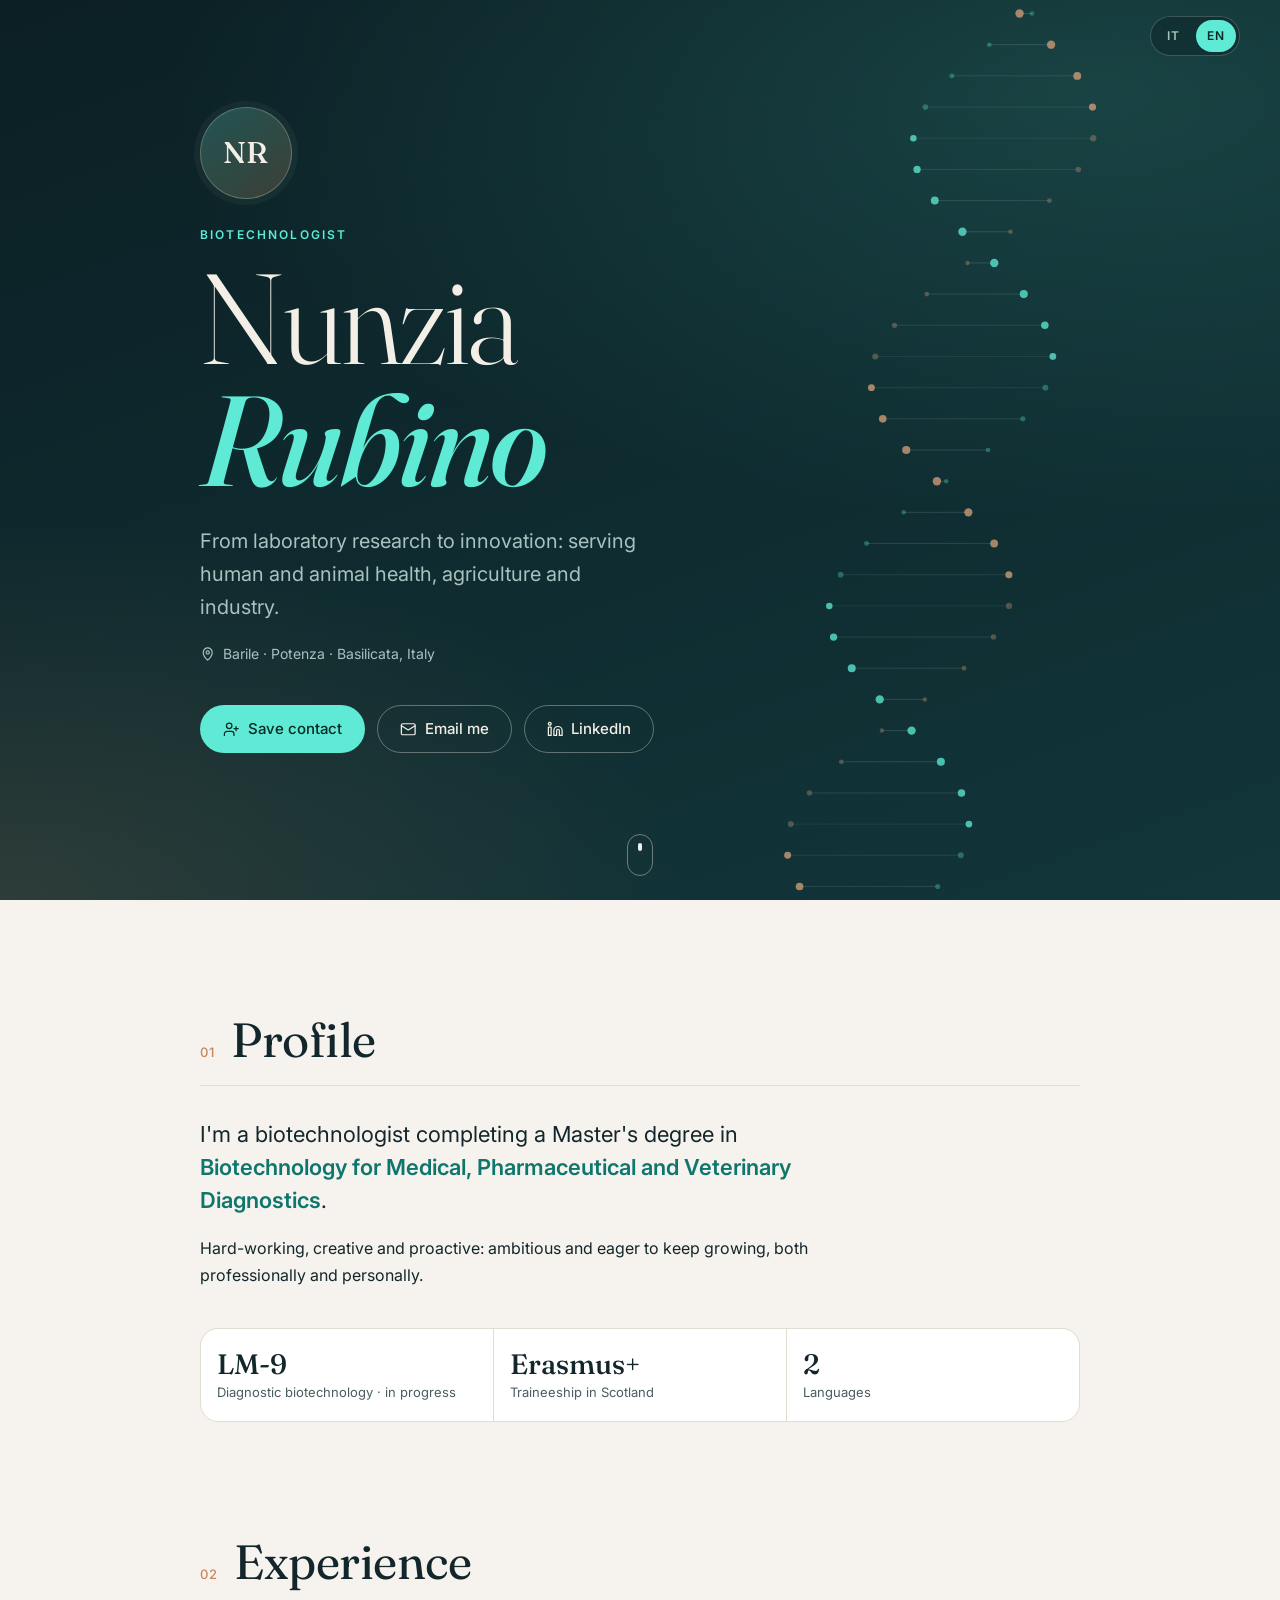
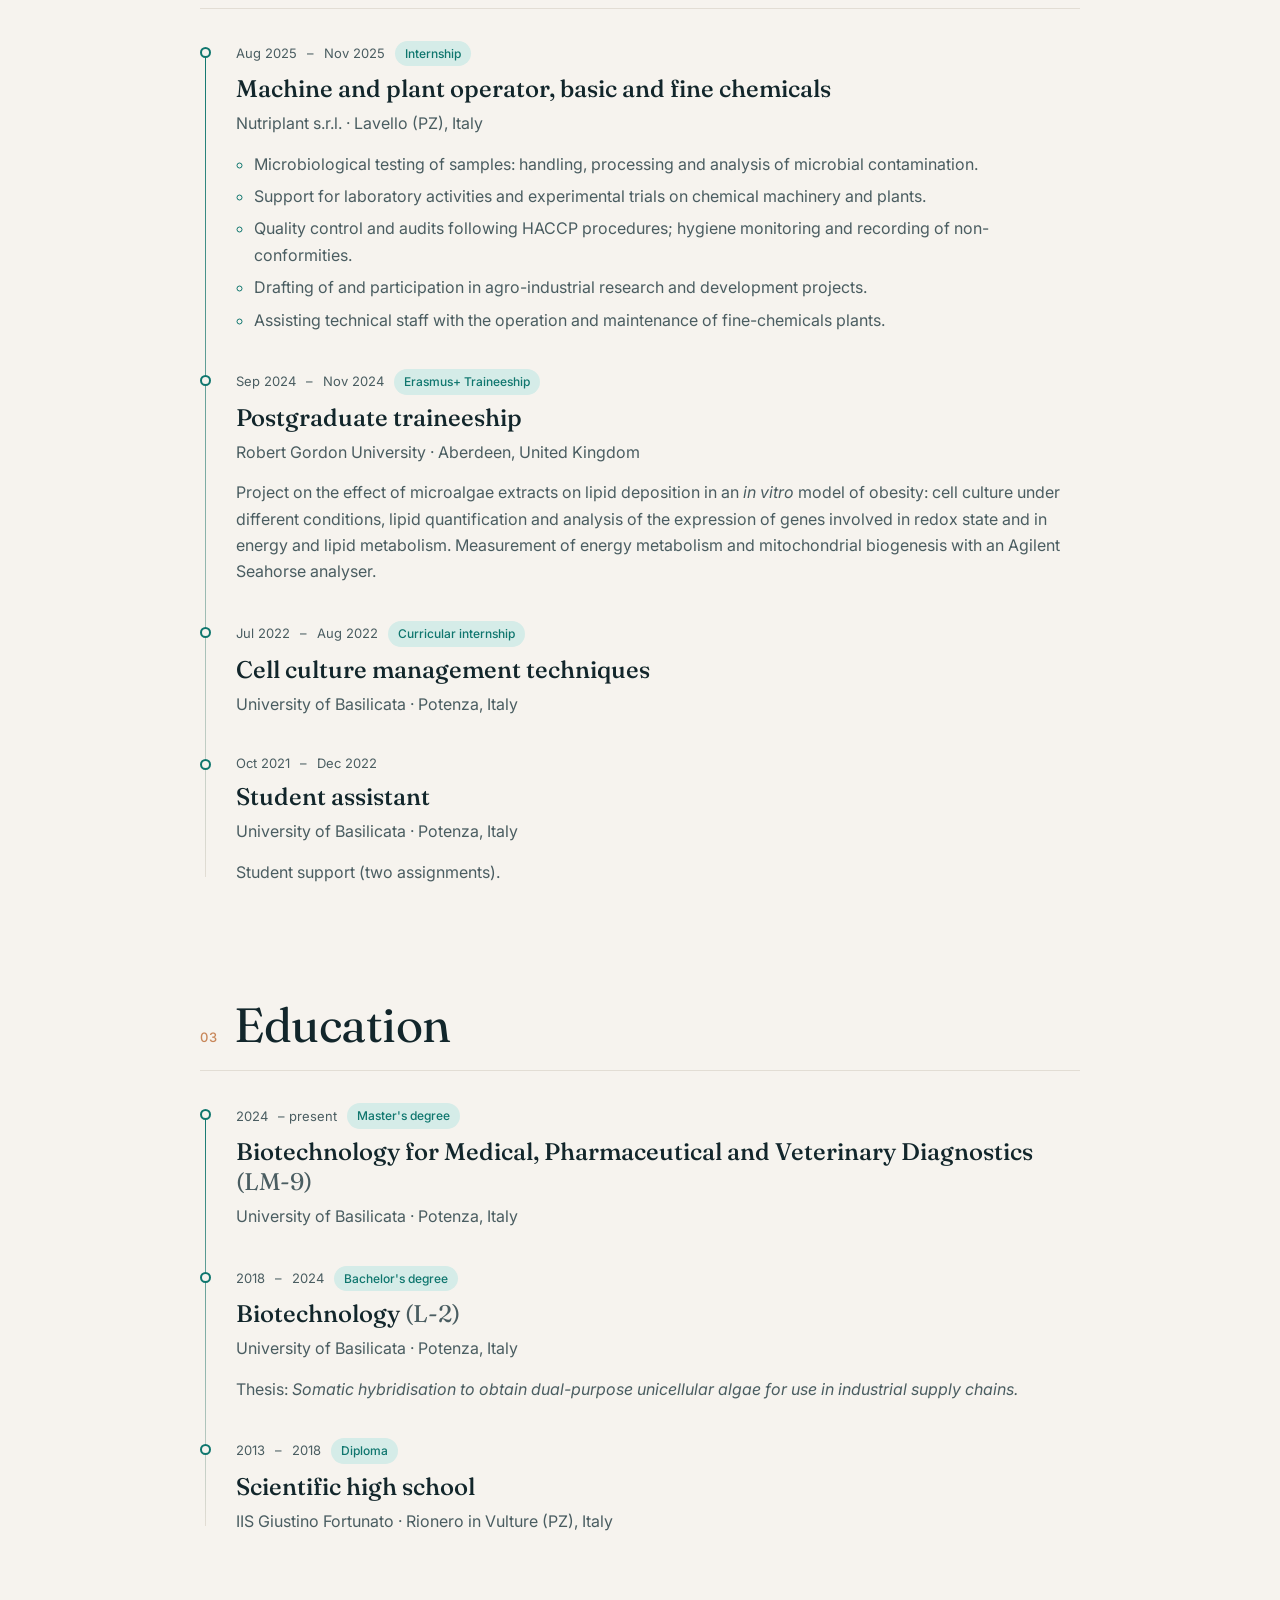
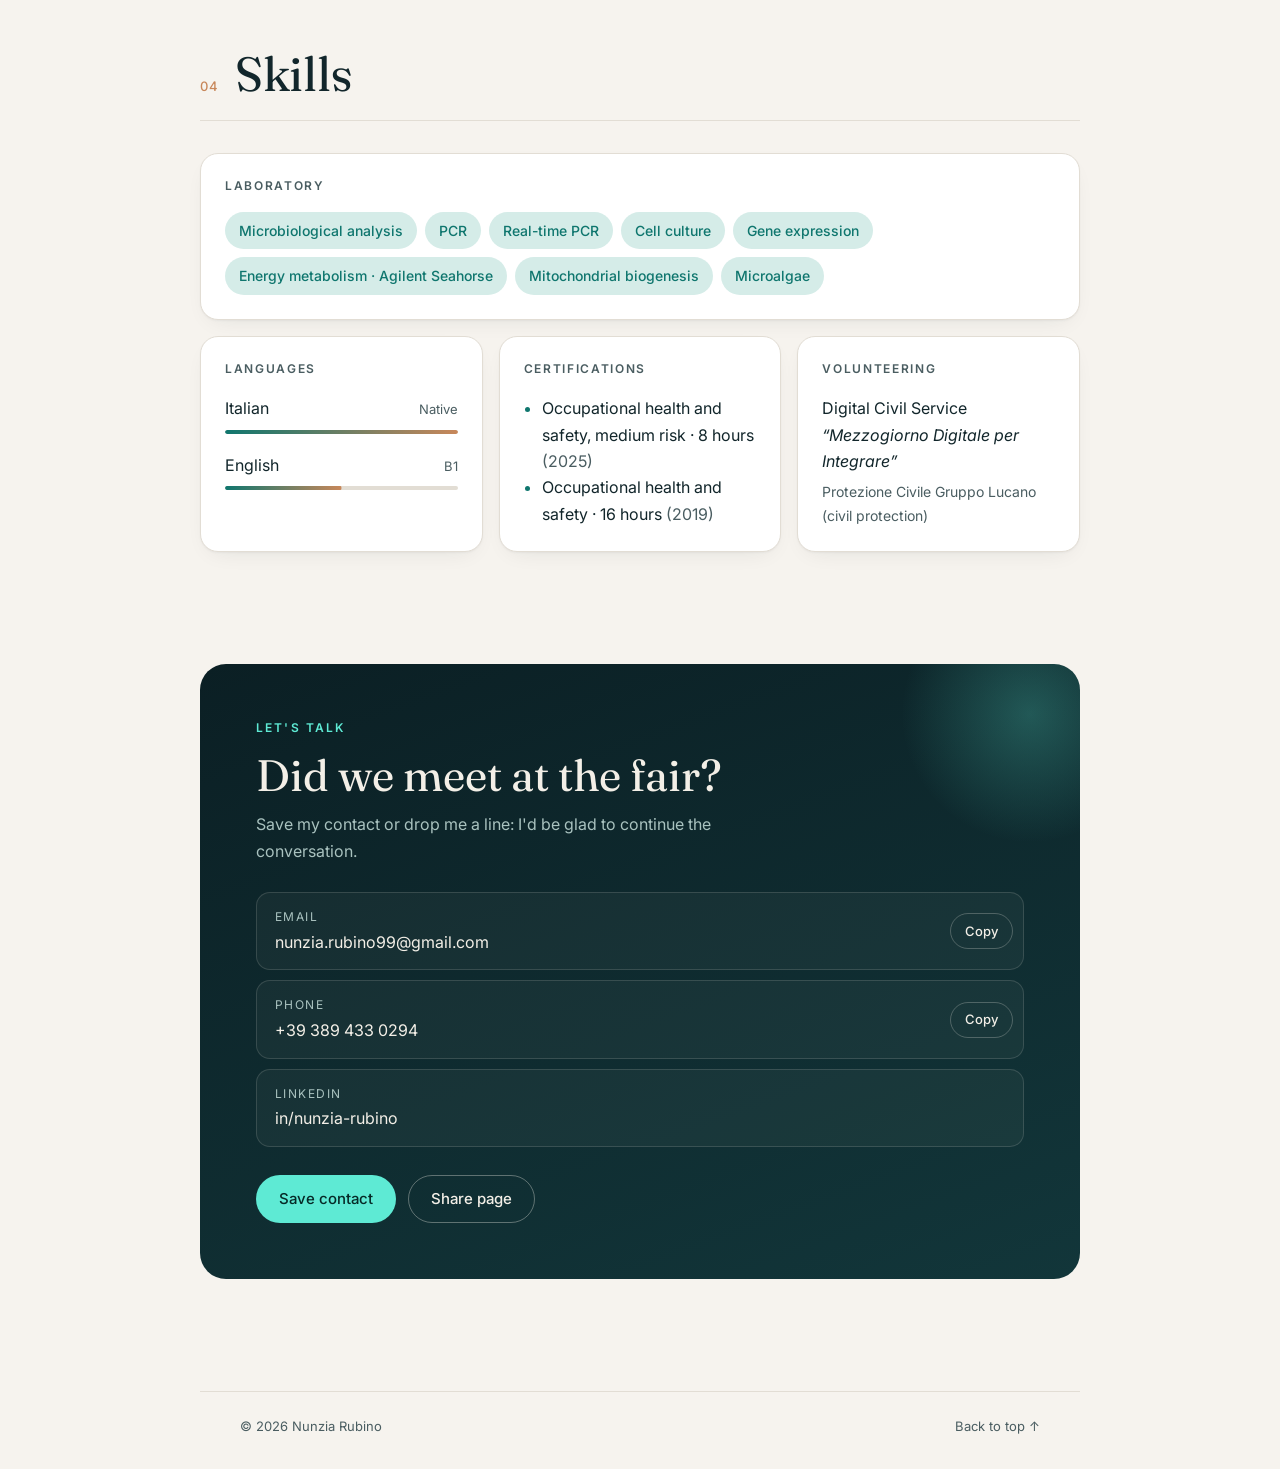
==== en/index.html @ f7c8f6fc "Versione inglese della pagina Nuova pagina en/ con selettore IT/EN nella hero, link hreflang e redir" ====
<!doctype html>
<html lang="en">
<head>
  <meta charset="utf-8">
  <meta name="viewport" content="width=device-width, initial-scale=1, viewport-fit=cover">
  <title>Nunzia Rubino — Biotechnologist</title>
  <meta name="description" content="Nunzia Rubino, biotechnologist. From laboratory research to innovation, serving human and animal health, agriculture and industry.">
  <meta name="theme-color" content="#0b1f24" media="(prefers-color-scheme: dark)">
  <meta name="theme-color" content="#f6f3ee" media="(prefers-color-scheme: light)">

  <!-- Open Graph: anteprima quando il link viene condiviso -->
  <meta property="og:type" content="profile">
  <meta property="og:title" content="Nunzia Rubino — Biotechnologist">
  <meta property="og:description" content="Biotechnologist. From laboratory research to innovation.">
  <meta property="og:locale" content="en_GB">
  <!-- TODO: <meta property="og:image" content="https://.../assets/img/og.jpg"> -->

  <link rel="alternate" hreflang="it" href="https://nunziarubino.me/">
  <link rel="alternate" hreflang="en" href="https://nunziarubino.me/en/">
  <link rel="alternate" hreflang="x-default" href="https://nunziarubino.me/">

  <link rel="icon" href="../assets/img/favicon.svg" type="image/svg+xml">
  <link rel="preconnect" href="https://fonts.googleapis.com">
  <link rel="preconnect" href="https://fonts.gstatic.com" crossorigin>
  <link href="https://fonts.googleapis.com/css2?family=Fraunces:opsz,wght@9..144,300;9..144,500;9..144,600&family=Inter:wght@400;500;600&display=swap" rel="stylesheet">
  <link rel="stylesheet" href="../assets/css/style.css">
</head>
<body>
  <a class="skip-link" href="#content">Skip to content</a>

  <!-- ========== HERO ========== -->
  <header class="hero" id="top">
    <canvas class="hero__helix" aria-hidden="true"></canvas>
    <nav class="lang-switch" aria-label="Language">
      <a href="../" lang="it" hreflang="it" data-lang="it">IT</a>
      <a href="./" aria-current="page" lang="en" data-lang="en">EN</a>
    </nav>
    <div class="hero__inner">
      <div class="avatar" aria-hidden="true">
        <!-- TODO: sostituire con <img src="../assets/img/nunzia.jpg" alt=""> -->
        <span>NR</span>
      </div>

      <p class="eyebrow reveal">Biotechnologist</p>
      <h1 class="hero__name reveal">Nunzia<br><em>Rubino</em></h1>
      <p class="hero__tagline reveal">
        From laboratory research to innovation: serving human and animal health, agriculture and industry.
      </p>
      <p class="hero__location reveal">
        <svg viewBox="0 0 24 24" aria-hidden="true"><path d="M12 22s7-6.2 7-12a7 7 0 1 0-14 0c0 5.8 7 12 7 12Z"/><circle cx="12" cy="10" r="2.5"/></svg>
        Barile · Potenza · Basilicata, Italy
      </p>

      <div class="hero__actions reveal">
        <a class="btn btn--primary" href="../assets/nunzia-rubino.vcf" download>
          <svg viewBox="0 0 24 24" aria-hidden="true"><path d="M16 21v-2a4 4 0 0 0-4-4H6a4 4 0 0 0-4 4v2"/><circle cx="9" cy="7" r="4"/><path d="M19 8v6M22 11h-6"/></svg>
          Save contact
        </a>
        <a class="btn btn--ghost" href="mailto:nunzia.rubino99@gmail.com">
          <svg viewBox="0 0 24 24" aria-hidden="true"><rect x="2" y="4" width="20" height="16" rx="2"/><path d="m22 7-10 6L2 7"/></svg>
          Email me
        </a>
        <a class="btn btn--ghost" href="https://www.linkedin.com/in/nunzia-rubino-85b947318" target="_blank" rel="noopener">
          <svg viewBox="0 0 24 24" aria-hidden="true"><path d="M16 8a6 6 0 0 1 6 6v7h-4v-7a2 2 0 0 0-4 0v7h-4v-7a6 6 0 0 1 6-6Z"/><rect x="2" y="9" width="4" height="12"/><circle cx="4" cy="4" r="2"/></svg>
          LinkedIn
        </a>
      </div>
    </div>

    <a class="hero__scroll" href="#content" aria-label="Scroll to profile"><span></span></a>
  </header>

  <main id="content">

    <!-- ========== PROFILE ========== -->
    <section class="section" id="profile" aria-labelledby="profile-title">
      <div class="section__head reveal">
        <span class="section__index">01</span>
        <h2 id="profile-title">Profile</h2>
      </div>
      <div class="prose reveal">
        <p class="lead">
          I'm a biotechnologist completing a Master's degree in
          <strong>Biotechnology for Medical, Pharmaceutical and Veterinary Diagnostics</strong>.
        </p>
        <p>
          Hard-working, creative and proactive: ambitious and eager to keep growing,
          both professionally and personally.
        </p>
      </div>

      <ul class="stats reveal" aria-label="At a glance">
        <li><strong>LM-9</strong><span>Diagnostic biotechnology · in progress</span></li>
        <li><strong>Erasmus+</strong><span>Traineeship in Scotland</span></li>
        <li><strong>2</strong><span>Languages</span></li>
      </ul>
    </section>

    <!-- ========== EXPERIENCE ========== -->
    <section class="section" id="experience" aria-labelledby="experience-title">
      <div class="section__head reveal">
        <span class="section__index">02</span>
        <h2 id="experience-title">Experience</h2>
      </div>

      <ol class="timeline">
        <li class="timeline__item reveal">
          <div class="timeline__meta">
            <time datetime="2025-08">Aug 2025</time> – <time datetime="2025-11">Nov 2025</time>
            <span class="tag">Internship</span>
          </div>
          <h3>Machine and plant operator, basic and fine chemicals</h3>
          <p class="timeline__org">Nutriplant s.r.l. · Lavello (PZ), Italy</p>
          <ul class="list">
            <li>Microbiological testing of samples: handling, processing and analysis of microbial contamination.</li>
            <li>Support for laboratory activities and experimental trials on chemical machinery and plants.</li>
            <li>Quality control and audits following HACCP procedures; hygiene monitoring and recording of non-conformities.</li>
            <li>Drafting of and participation in agro-industrial research and development projects.</li>
            <li>Assisting technical staff with the operation and maintenance of fine-chemicals plants.</li>
          </ul>
        </li>
        <li class="timeline__item reveal">
          <div class="timeline__meta">
            <time datetime="2024-09">Sep 2024</time> – <time datetime="2024-11">Nov 2024</time>
            <span class="tag">Erasmus+ Traineeship</span>
          </div>
          <h3>Postgraduate traineeship</h3>
          <p class="timeline__org">Robert Gordon University · Aberdeen, United Kingdom</p>
          <p class="timeline__text">
            Project on the effect of microalgae extracts on lipid deposition in an
            <i>in vitro</i> model of obesity: cell culture under different conditions, lipid quantification
            and analysis of the expression of genes involved in redox state and in energy and lipid metabolism.
            Measurement of energy metabolism and mitochondrial biogenesis with an Agilent Seahorse analyser.
          </p>
        </li>
        <li class="timeline__item reveal">
          <div class="timeline__meta">
            <time datetime="2022-07">Jul 2022</time> – <time datetime="2022-08">Aug 2022</time>
            <span class="tag">Curricular internship</span>
          </div>
          <h3>Cell culture management techniques</h3>
          <p class="timeline__org">University of Basilicata · Potenza, Italy</p>
        </li>
        <li class="timeline__item reveal">
          <div class="timeline__meta">
            <time datetime="2021-10">Oct 2021</time> – <time datetime="2022-12">Dec 2022</time>
          </div>
          <h3>Student assistant</h3>
          <p class="timeline__org">University of Basilicata · Potenza, Italy</p>
          <p class="timeline__text">Student support (two assignments).</p>
        </li>
      </ol>
    </section>

    <!-- ========== EDUCATION ========== -->
    <section class="section" id="education" aria-labelledby="education-title">
      <div class="section__head reveal">
        <span class="section__index">03</span>
        <h2 id="education-title">Education</h2>
      </div>

      <ol class="timeline">
        <li class="timeline__item reveal">
          <div class="timeline__meta">
            <time datetime="2024">2024</time> – present
            <span class="tag">Master's degree</span>
          </div>
          <h3>Biotechnology for Medical, Pharmaceutical and Veterinary Diagnostics <span class="muted">(LM-9)</span></h3>
          <p class="timeline__org">University of Basilicata · Potenza, Italy</p>
        </li>
        <li class="timeline__item reveal">
          <div class="timeline__meta">
            <time datetime="2018">2018</time> – <time datetime="2024">2024</time>
            <span class="tag">Bachelor's degree</span>
          </div>
          <h3>Biotechnology <span class="muted">(L-2)</span></h3>
          <p class="timeline__org">University of Basilicata · Potenza, Italy</p>
          <p class="timeline__text">
            Thesis: <em>Somatic hybridisation to obtain dual-purpose unicellular algae
            for use in industrial supply chains.</em>
          </p>
        </li>
        <li class="timeline__item reveal">
          <div class="timeline__meta">
            <time datetime="2013">2013</time> – <time datetime="2018">2018</time>
            <span class="tag">Diploma</span>
          </div>
          <h3>Scientific high school</h3>
          <p class="timeline__org">IIS Giustino Fortunato · Rionero in Vulture (PZ), Italy</p>
        </li>
      </ol>
    </section>

    <!-- ========== SKILLS ========== -->
    <section class="section" id="skills" aria-labelledby="skills-title">
      <div class="section__head reveal">
        <span class="section__index">04</span>
        <h2 id="skills-title">Skills</h2>
      </div>

      <div class="cards">
        <article class="card card--wide reveal">
          <h3>Laboratory</h3>
          <ul class="chips">
            <li>Microbiological analysis</li>
            <li>PCR</li>
            <li>Real-time PCR</li>
            <li>Cell culture</li>
            <li>Gene expression</li>
            <li>Energy metabolism · Agilent Seahorse</li>
            <li>Mitochondrial biogenesis</li>
            <li>Microalgae</li>
          </ul>
        </article>

        <article class="card reveal">
          <h3>Languages</h3>
          <ul class="langs">
            <li>
              <span>Italian</span>
              <span class="langs__level">Native</span>
              <span class="bar" style="--level: 1"></span>
            </li>
            <li>
              <span>English</span>
              <span class="langs__level">B1</span>
              <span class="bar" style="--level: .5"></span>
            </li>
          </ul>
        </article>

        <article class="card reveal">
          <h3>Certifications</h3>
          <ul class="list">
            <li>Occupational health and safety, medium risk · 8 hours <span class="muted">(2025)</span></li>
            <li>Occupational health and safety · 16 hours <span class="muted">(2019)</span></li>
          </ul>
        </article>

        <article class="card reveal">
          <h3>Volunteering</h3>
          <p>Digital Civil Service <em>“Mezzogiorno Digitale per Integrare”</em></p>
          <p class="muted card__note">Protezione Civile Gruppo Lucano (civil protection)</p>
        </article>
      </div>
    </section>

    <!-- ========== CONTACT ========== -->
    <section class="section contact" id="contact" aria-labelledby="contact-title">
      <div class="contact__box reveal">
        <p class="eyebrow">Let's talk</p>
        <h2 id="contact-title">Did we meet at the fair?</h2>
        <p>Save my contact or drop me a line: I'd be glad to continue the conversation.</p>

        <ul class="contact__list">
          <li>
            <a href="mailto:nunzia.rubino99@gmail.com">
              <span class="contact__label">Email</span>
              <span class="contact__value">nunzia.rubino99@gmail.com</span>
            </a>
            <button class="copy" type="button" data-copy="nunzia.rubino99@gmail.com" aria-label="Copy email address">Copy</button>
          </li>
          <li>
            <a href="tel:+393894330294">
              <span class="contact__label">Phone</span>
              <span class="contact__value">+39 389 433 0294</span>
            </a>
            <button class="copy" type="button" data-copy="+39 389 433 0294" aria-label="Copy phone number">Copy</button>
          </li>
          <li>
            <a href="https://www.linkedin.com/in/nunzia-rubino-85b947318" target="_blank" rel="noopener">
              <span class="contact__label">LinkedIn</span>
              <span class="contact__value">in/nunzia-rubino</span>
            </a>
          </li>
        </ul>

        <div class="contact__actions">
          <a class="btn btn--primary" href="../assets/nunzia-rubino.vcf" download>Save contact</a>
          <button class="btn btn--ghost" type="button" data-share>Share page</button>
        </div>
      </div>
    </section>
  </main>

  <footer class="footer">
    <p>© <span data-year>2026</span> Nunzia Rubino</p>
    <a href="#top">Back to top ↑</a>
  </footer>

  <div class="toast" role="status" aria-live="polite"></div>

  <script src="../assets/js/main.js" defer></script>
</body>
</html>
---- assets/css/style.css ----
/* =========================================================
   Nunzia Rubino — pagina vetrina
   ========================================================= */

:root {
  --bg: #f6f3ee;
  --surface: #ffffff;
  --ink: #12262b;
  --ink-soft: #4a5d61;
  --line: #e2ddd4;
  --accent: #0f766e;
  --accent-ink: #ffffff;
  --accent-soft: #d5ece8;
  --warm: #c8875a;

  /* hero: sempre scuro */
  --hero-bg-1: #0b1f24;
  --hero-bg-2: #12363a;
  --hero-ink: #f3efe7;
  --hero-ink-soft: #a9c2bf;
  --hero-accent: #5eead4;

  --serif: "Fraunces", Georgia, "Times New Roman", serif;
  --sans: "Inter", system-ui, -apple-system, "Segoe UI", Roboto, sans-serif;

  --radius: 18px;
  --gutter: clamp(20px, 5vw, 40px);
  --maxw: 880px;
  --shadow: 0 1px 2px rgb(18 38 43 / .04), 0 8px 24px -12px rgb(18 38 43 / .12);
}

@media (prefers-color-scheme: dark) {
  :root {
    --bg: #0d1a1d;
    --surface: #132428;
    --ink: #ebe7df;
    --ink-soft: #9fb2b0;
    --line: #22383c;
    --accent: #5eead4;
    --accent-ink: #062a27;
    --accent-soft: #143a38;
    --warm: #e0a57c;
    --shadow: 0 1px 2px rgb(0 0 0 / .2), 0 10px 30px -14px rgb(0 0 0 / .6);
  }
}

*, *::before, *::after { box-sizing: border-box; }

html {
  scroll-behavior: smooth;
  -webkit-text-size-adjust: 100%;
}

body {
  margin: 0;
  background: var(--bg);
  color: var(--ink);
  font: 400 16px/1.65 var(--sans);
  -webkit-font-smoothing: antialiased;
  text-rendering: optimizeLegibility;
}

h1, h2, h3 { margin: 0; font-weight: 500; line-height: 1.15; }
p { margin: 0; }
a { color: inherit; }
svg { width: 1.1em; height: 1.1em; flex: none; fill: none; stroke: currentColor; stroke-width: 1.8; stroke-linecap: round; stroke-linejoin: round; }

.skip-link {
  position: absolute; left: 12px; top: -60px; z-index: 10;
  background: var(--accent); color: var(--accent-ink);
  padding: 10px 14px; border-radius: 10px; text-decoration: none;
}
.skip-link:focus { top: 12px; }

:focus-visible { outline: 2px solid var(--accent); outline-offset: 3px; border-radius: 6px; }

.muted { color: var(--ink-soft); font-weight: 400; }

/* segnaposto: contenuti ancora da definire */
.placeholder {
  color: var(--ink-soft);
  font-style: italic;
  border-left: 2px dashed var(--line);
  padding-left: 14px;
}

/* ---------- Bottoni ---------- */
.btn {
  display: inline-flex; align-items: center; justify-content: center; gap: .55em;
  min-height: 48px; padding: 0 22px;
  border-radius: 999px; border: 1px solid transparent;
  font: 500 15px/1 var(--sans); text-decoration: none; cursor: pointer;
  transition: transform .2s ease, background-color .2s ease, border-color .2s ease, color .2s ease;
}
.btn:active { transform: scale(.97); }
.btn--primary { background: var(--accent); color: var(--accent-ink); }
.btn--primary:hover { filter: brightness(1.08); }
.btn--ghost { background: transparent; border-color: currentColor; color: inherit; }
.btn--ghost:hover { background: color-mix(in srgb, currentColor 8%, transparent); }

/* ---------- Hero ---------- */
.hero {
  position: relative;
  min-height: 100svh;
  display: grid; place-items: center;
  padding: calc(env(safe-area-inset-top) + 56px) var(--gutter) 96px;
  background:
    radial-gradient(120% 80% at 85% 10%, rgb(94 234 212 / .14), transparent 60%),
    radial-gradient(90% 70% at 0% 100%, rgb(200 135 90 / .16), transparent 60%),
    linear-gradient(160deg, var(--hero-bg-1), var(--hero-bg-2));
  color: var(--hero-ink);
  overflow: hidden;
  isolation: isolate;
}
.hero__helix {
  position: absolute; inset: 0; width: 100%; height: 100%;
  z-index: -1; opacity: .9;
  -webkit-mask-image: linear-gradient(90deg, transparent 0%, #000 35%, #000 100%);
          mask-image: linear-gradient(90deg, transparent 0%, #000 35%, #000 100%);
}
.hero__inner { width: 100%; max-width: var(--maxw); }

.avatar {
  width: 92px; height: 92px; border-radius: 50%;
  display: grid; place-items: center;
  margin-bottom: 28px;
  background: linear-gradient(140deg, rgb(94 234 212 / .25), rgb(200 135 90 / .25));
  border: 1px solid rgb(243 239 231 / .25);
  box-shadow: 0 0 0 6px rgb(243 239 231 / .04);
  font: 500 30px/1 var(--serif); letter-spacing: .02em;
  overflow: hidden;
}
.avatar img { width: 100%; height: 100%; object-fit: cover; }

.eyebrow {
  font: 600 12px/1.4 var(--sans);
  text-transform: uppercase; letter-spacing: .18em;
  color: var(--accent);
  margin-bottom: 14px;
}
.hero .eyebrow { color: var(--hero-accent); }

.hero__name {
  font-family: var(--serif);
  font-weight: 300;
  font-size: clamp(56px, 15vw, 128px);
  line-height: .95;
  letter-spacing: -.02em;
  font-variation-settings: "opsz" 144;
}
.hero__name em { font-style: italic; font-weight: 500; color: var(--hero-accent); }

.hero__tagline {
  margin-top: 24px; max-width: 34ch;
  font-size: clamp(17px, 2.4vw, 20px);
  color: var(--hero-ink-soft);
}
.hero__location {
  display: inline-flex; align-items: center; gap: 8px;
  margin-top: 18px; font-size: 14px; color: var(--hero-ink-soft);
}

.hero__actions { display: flex; flex-wrap: wrap; gap: 12px; margin-top: 36px; }
.hero .btn--primary { background: var(--hero-accent); color: #062a27; }
.hero .btn--ghost { border-color: rgb(243 239 231 / .35); }

.hero__scroll {
  position: absolute; bottom: calc(env(safe-area-inset-bottom) + 24px); left: 50%;
  translate: -50% 0;
  width: 26px; height: 42px; border-radius: 14px;
  border: 1.5px solid rgb(243 239 231 / .4);
}
.hero__scroll span {
  position: absolute; left: 50%; top: 8px; width: 4px; height: 8px; margin-left: -2px;
  border-radius: 2px; background: var(--hero-ink);
  animation: scroll-dot 1.8s ease-in-out infinite;
}
@keyframes scroll-dot {
  0% { opacity: 0; transform: translateY(0); }
  30% { opacity: 1; }
  100% { opacity: 0; transform: translateY(14px); }
}

/* ---------- Sezioni ---------- */
main { padding: 0 var(--gutter); }

.section {
  max-width: var(--maxw);
  margin: 0 auto;
  padding: clamp(64px, 12vw, 112px) 0 0;
}

.section__head {
  display: flex; align-items: baseline; gap: 16px;
  padding-bottom: 18px; margin-bottom: 32px;
  border-bottom: 1px solid var(--line);
}
.section__index { font: 500 13px/1 var(--sans); color: var(--warm); letter-spacing: .08em; }
.section__head h2 {
  font-family: var(--serif); font-weight: 400;
  font-size: clamp(32px, 6vw, 48px); letter-spacing: -.01em;
}

.prose { display: grid; gap: 18px; max-width: 62ch; }
.lead { font-size: clamp(19px, 2.6vw, 22px); line-height: 1.5; }
.lead strong { font-weight: 600; color: var(--accent); }

.stats {
  list-style: none; margin: 40px 0 0; padding: 0;
  display: grid; grid-template-columns: repeat(3, 1fr); gap: 1px;
  background: var(--line); border: 1px solid var(--line);
  border-radius: var(--radius); overflow: hidden;
}
.stats li { background: var(--surface); padding: 20px 16px; display: grid; gap: 4px; }
.stats strong { font: 500 clamp(20px, 4vw, 28px)/1.1 var(--serif); }
.stats span { font-size: 13px; color: var(--ink-soft); line-height: 1.35; }

/* ---------- Timeline ---------- */
.timeline { list-style: none; margin: 0; padding: 0; position: relative; }
.timeline::before {
  content: ""; position: absolute; left: 5px; top: 8px; bottom: 8px; width: 1px;
  background: linear-gradient(var(--accent), var(--line));
}
.timeline__item { position: relative; padding: 0 0 36px 36px; }
.timeline__item:last-child { padding-bottom: 0; }
.timeline__item::before {
  content: ""; position: absolute; left: 0; top: 6px;
  width: 11px; height: 11px; border-radius: 50%;
  background: var(--bg); border: 2px solid var(--accent);
}
.timeline__meta {
  display: flex; flex-wrap: wrap; align-items: center; gap: 6px 10px;
  font-size: 13px; color: var(--ink-soft); margin-bottom: 8px;
}
.timeline__item h3 { font: 500 clamp(20px, 3.2vw, 24px)/1.25 var(--serif); }
.timeline__org { margin-top: 6px; color: var(--ink-soft); }
.timeline__item .placeholder { margin-top: 14px; }

.tag {
  display: inline-block; padding: 3px 10px; border-radius: 999px;
  background: var(--accent-soft); color: var(--accent);
  font-size: 12px; font-weight: 500;
}

/* ---------- Card competenze ---------- */
.cards { display: grid; gap: 16px; grid-template-columns: repeat(auto-fit, minmax(240px, 1fr)); }
.card {
  background: var(--surface); border: 1px solid var(--line);
  border-radius: var(--radius); padding: 24px;
  box-shadow: var(--shadow);
}
.card h3 {
  font: 600 12px/1.4 var(--sans); text-transform: uppercase; letter-spacing: .14em;
  color: var(--ink-soft); margin-bottom: 18px;
}

.chips { list-style: none; margin: 0; padding: 0; display: flex; flex-wrap: wrap; gap: 8px; }
.chips li {
  padding: 7px 14px; border-radius: 999px;
  background: var(--accent-soft); color: var(--accent); font-size: 14px; font-weight: 500;
}
.chips .chip--placeholder { background: transparent; border: 1px dashed var(--line); color: var(--ink-soft); font-style: italic; }

.langs { list-style: none; margin: 0; padding: 0; display: grid; gap: 18px; }
.langs li { display: grid; grid-template-columns: 1fr auto; gap: 8px 12px; align-items: baseline; }
.langs__level { font-size: 13px; color: var(--ink-soft); }
.bar {
  grid-column: 1 / -1; height: 4px; border-radius: 4px; background: var(--line); position: relative; overflow: hidden;
}
.bar::after {
  content: ""; position: absolute; inset: 0; border-radius: inherit;
  background: linear-gradient(90deg, var(--accent), var(--warm));
  transform-origin: left; transform: scaleX(var(--level, 0));
  transition: transform 1.2s cubic-bezier(.2, .7, .2, 1) .2s;
}
.reveal:not(.is-visible) .bar::after { transform: scaleX(0); }

.list { margin: 0; padding-left: 18px; }
.list li::marker { color: var(--accent); }

/* ---------- Contatti ---------- */
.contact { padding-bottom: clamp(64px, 12vw, 112px); }
.contact__box {
  background: linear-gradient(160deg, var(--hero-bg-1), var(--hero-bg-2));
  color: var(--hero-ink);
  border-radius: calc(var(--radius) + 8px);
  padding: clamp(28px, 6vw, 56px);
  position: relative; overflow: hidden;
}
.contact__box::after {
  content: ""; position: absolute; right: -80px; top: -80px; width: 260px; height: 260px; border-radius: 50%;
  background: radial-gradient(rgb(94 234 212 / .25), transparent 70%);
  pointer-events: none;
}
.contact__box .eyebrow { color: var(--hero-accent); }
.contact__box h2 { font: 400 clamp(30px, 6vw, 44px)/1.1 var(--serif); margin-bottom: 12px; }
.contact__box > p { color: var(--hero-ink-soft); max-width: 46ch; }

.contact__list { list-style: none; margin: 28px 0; padding: 0; display: grid; gap: 10px; }
.contact__list li {
  display: flex; align-items: center; gap: 10px;
  border: 1px solid rgb(243 239 231 / .14); border-radius: 14px;
  background: rgb(243 239 231 / .04);
}
.contact__list a { flex: 1; min-width: 0; display: grid; gap: 2px; padding: 14px 18px; text-decoration: none; }
.contact__label { font-size: 12px; letter-spacing: .12em; text-transform: uppercase; color: var(--hero-ink-soft); }
.contact__value { overflow: hidden; text-overflow: ellipsis; white-space: nowrap; }
.copy {
  margin-right: 10px; padding: 8px 14px; min-height: 36px;
  border-radius: 999px; border: 1px solid rgb(243 239 231 / .25);
  background: transparent; color: var(--hero-ink); font: 500 13px/1 var(--sans); cursor: pointer;
}
.copy:hover { background: rgb(243 239 231 / .08); }

.contact__actions { display: flex; flex-wrap: wrap; gap: 12px; }
.contact__box .btn--primary { background: var(--hero-accent); color: #062a27; }
.contact__box .btn--ghost { border-color: rgb(243 239 231 / .35); }

/* ---------- Footer ---------- */
.footer {
  max-width: var(--maxw); margin: 0 auto;
  padding: 24px var(--gutter) calc(env(safe-area-inset-bottom) + 32px);
  display: flex; justify-content: space-between; gap: 16px;
  font-size: 13px; color: var(--ink-soft);
  border-top: 1px solid var(--line);
}
.footer a { text-decoration: none; }
.footer a:hover { color: var(--accent); }

/* ---------- Toast ---------- */
.toast {
  position: fixed; left: 50%; bottom: calc(env(safe-area-inset-bottom) + 24px); z-index: 20;
  translate: -50% 20px; opacity: 0; pointer-events: none;
  padding: 12px 18px; border-radius: 999px;
  background: var(--ink); color: var(--bg); font-size: 14px;
  transition: opacity .25s ease, translate .25s ease;
}
.toast.is-shown { opacity: 1; translate: -50% 0; }

/* ---------- Animazioni di ingresso ---------- */
.js .reveal { opacity: 0; transform: translateY(18px); transition: opacity .8s ease, transform .8s cubic-bezier(.2, .7, .2, 1); }
.js .reveal.is-visible { opacity: 1; transform: none; }
.hero .reveal:nth-child(3) { transition-delay: .08s; }
.hero .reveal:nth-child(4) { transition-delay: .16s; }
.hero .reveal:nth-child(5) { transition-delay: .24s; }
.hero .reveal:nth-child(6) { transition-delay: .32s; }

@media (prefers-reduced-motion: reduce) {
  html { scroll-behavior: auto; }
  .js .reveal { opacity: 1; transform: none; transition: none; }
  .hero__scroll span { animation: none; }
  .bar::after { transition: none; }
}

/* ---------- Responsive ---------- */
@media (max-width: 520px) {
  .hero { place-items: end start; }
  .hero__helix { opacity: .4; }
  .hero__actions .btn { flex: 1 1 100%; }
  .hero__actions .btn--ghost { flex: 1 1 calc(50% - 6px); }
  .stats { grid-template-columns: 1fr 1fr; }
  .stats li:first-child { grid-column: 1 / -1; }
  .contact__actions .btn { flex: 1 1 100%; }
}

@media print {
  .hero { min-height: auto; background: none; color: #000; }
  .hero__helix, .hero__scroll, .hero__actions, .contact__actions, .copy, .toast { display: none; }
  .js .reveal { opacity: 1; transform: none; }
}

/* ---------- Contenuti da CV ---------- */
.timeline__item .list,
.timeline__text { margin-top: 14px; color: var(--ink-soft); }
.timeline__item .list li + li { margin-top: 6px; }
.card--wide { grid-column: 1 / -1; }
.card__note { margin-top: 6px; font-size: 14px; }

/* ---------- Selettore lingua ---------- */
.lang-switch {
  position: absolute; z-index: 2;
  top: calc(env(safe-area-inset-top) + 16px); right: var(--gutter);
  display: flex; gap: 2px; padding: 3px;
  border: 1px solid rgb(243 239 231 / .2); border-radius: 999px;
  background: rgb(11 31 36 / .4);
  -webkit-backdrop-filter: blur(8px); backdrop-filter: blur(8px);
}
.lang-switch a {
  min-width: 40px; min-height: 32px; padding: 0 10px;
  display: grid; place-items: center; border-radius: 999px;
  font: 600 12px/1 var(--sans); letter-spacing: .1em;
  color: var(--hero-ink-soft); text-decoration: none;
}
.lang-switch a:hover { color: var(--hero-ink); }
.lang-switch a[aria-current="page"] { background: var(--hero-accent); color: #062a27; }
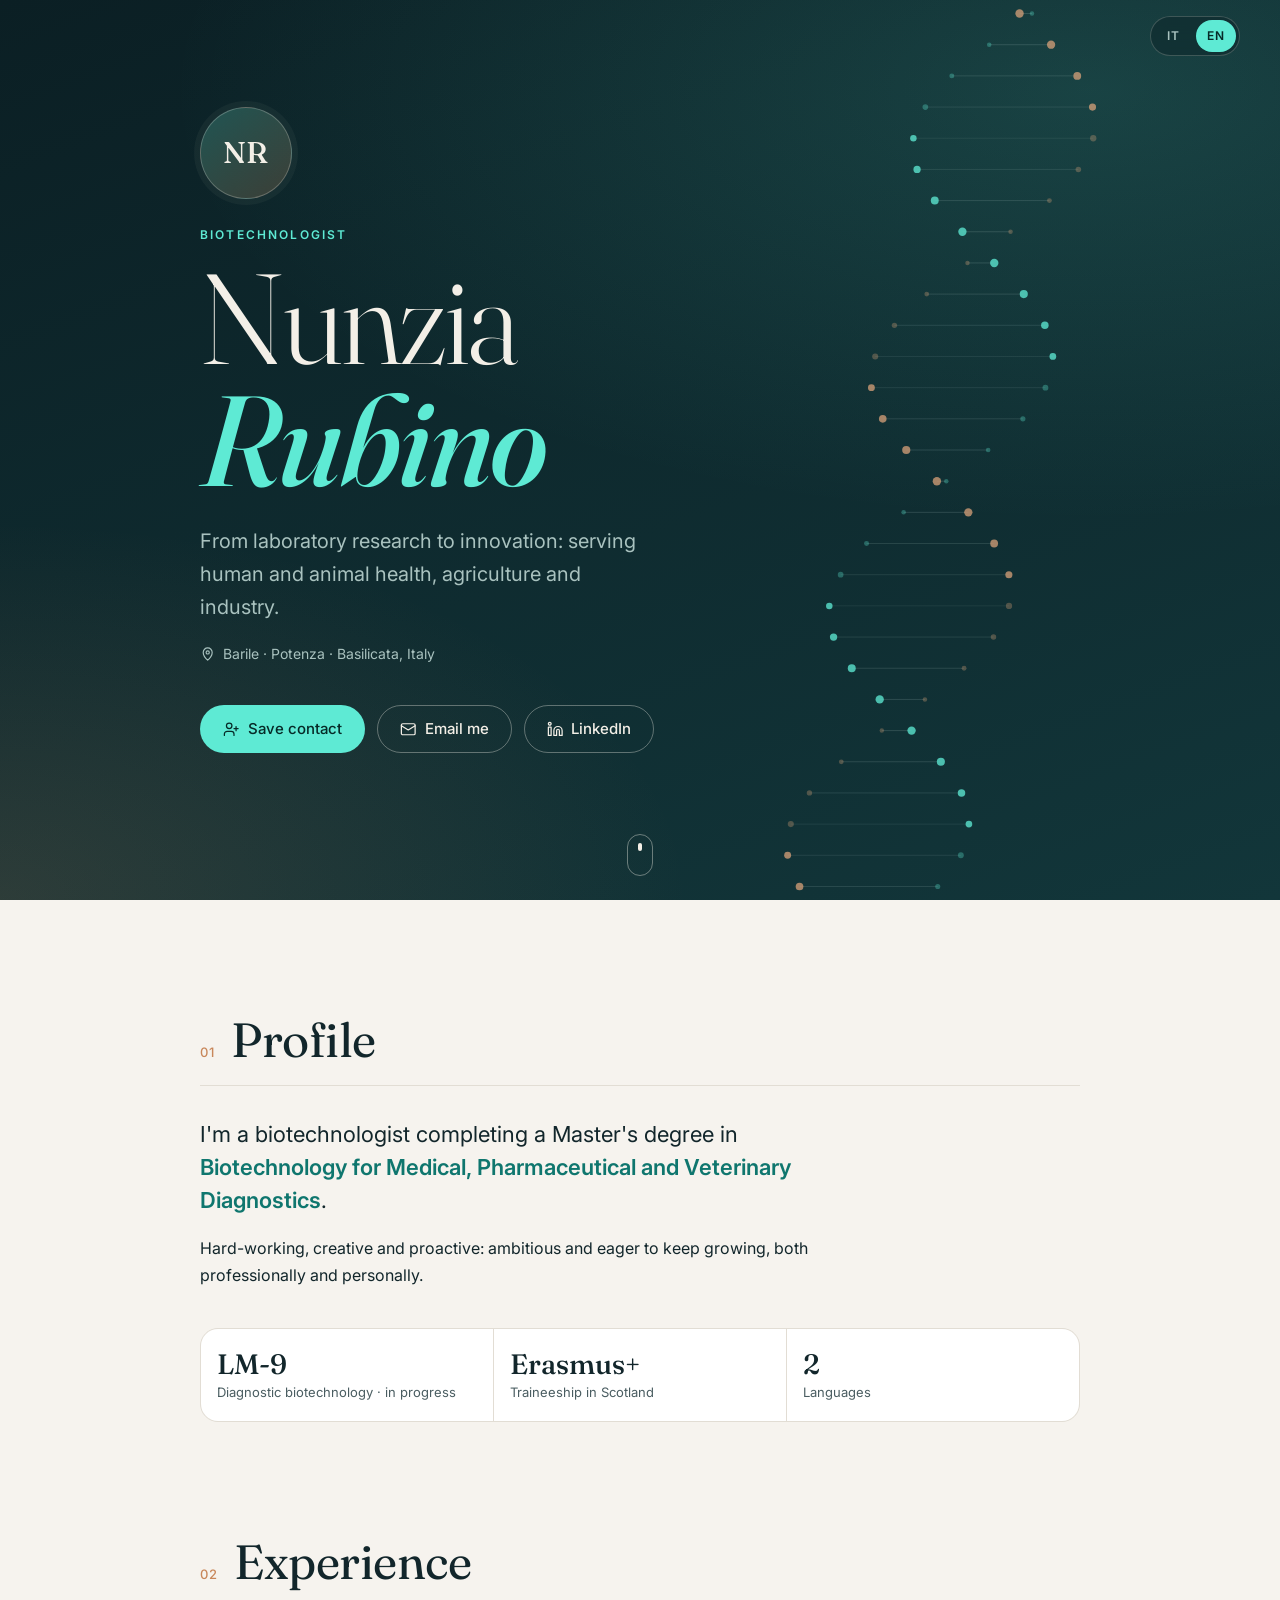
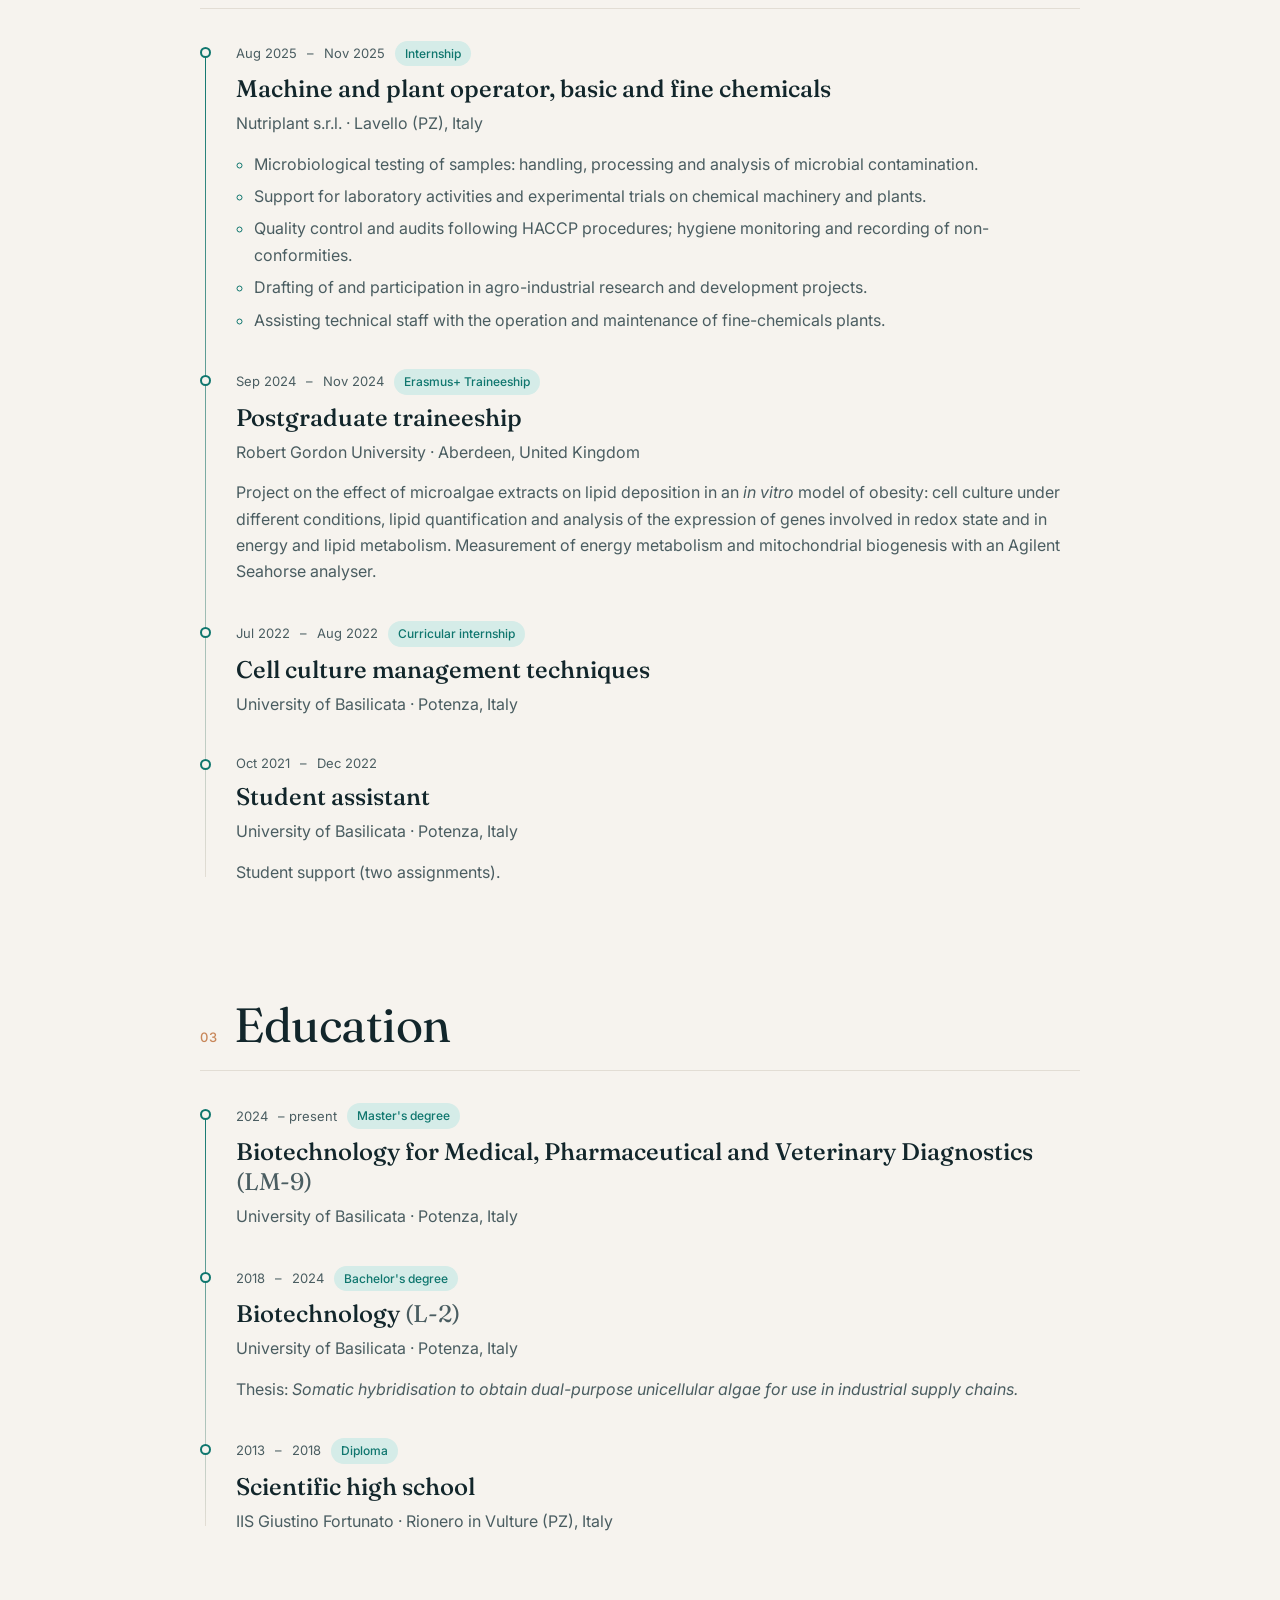
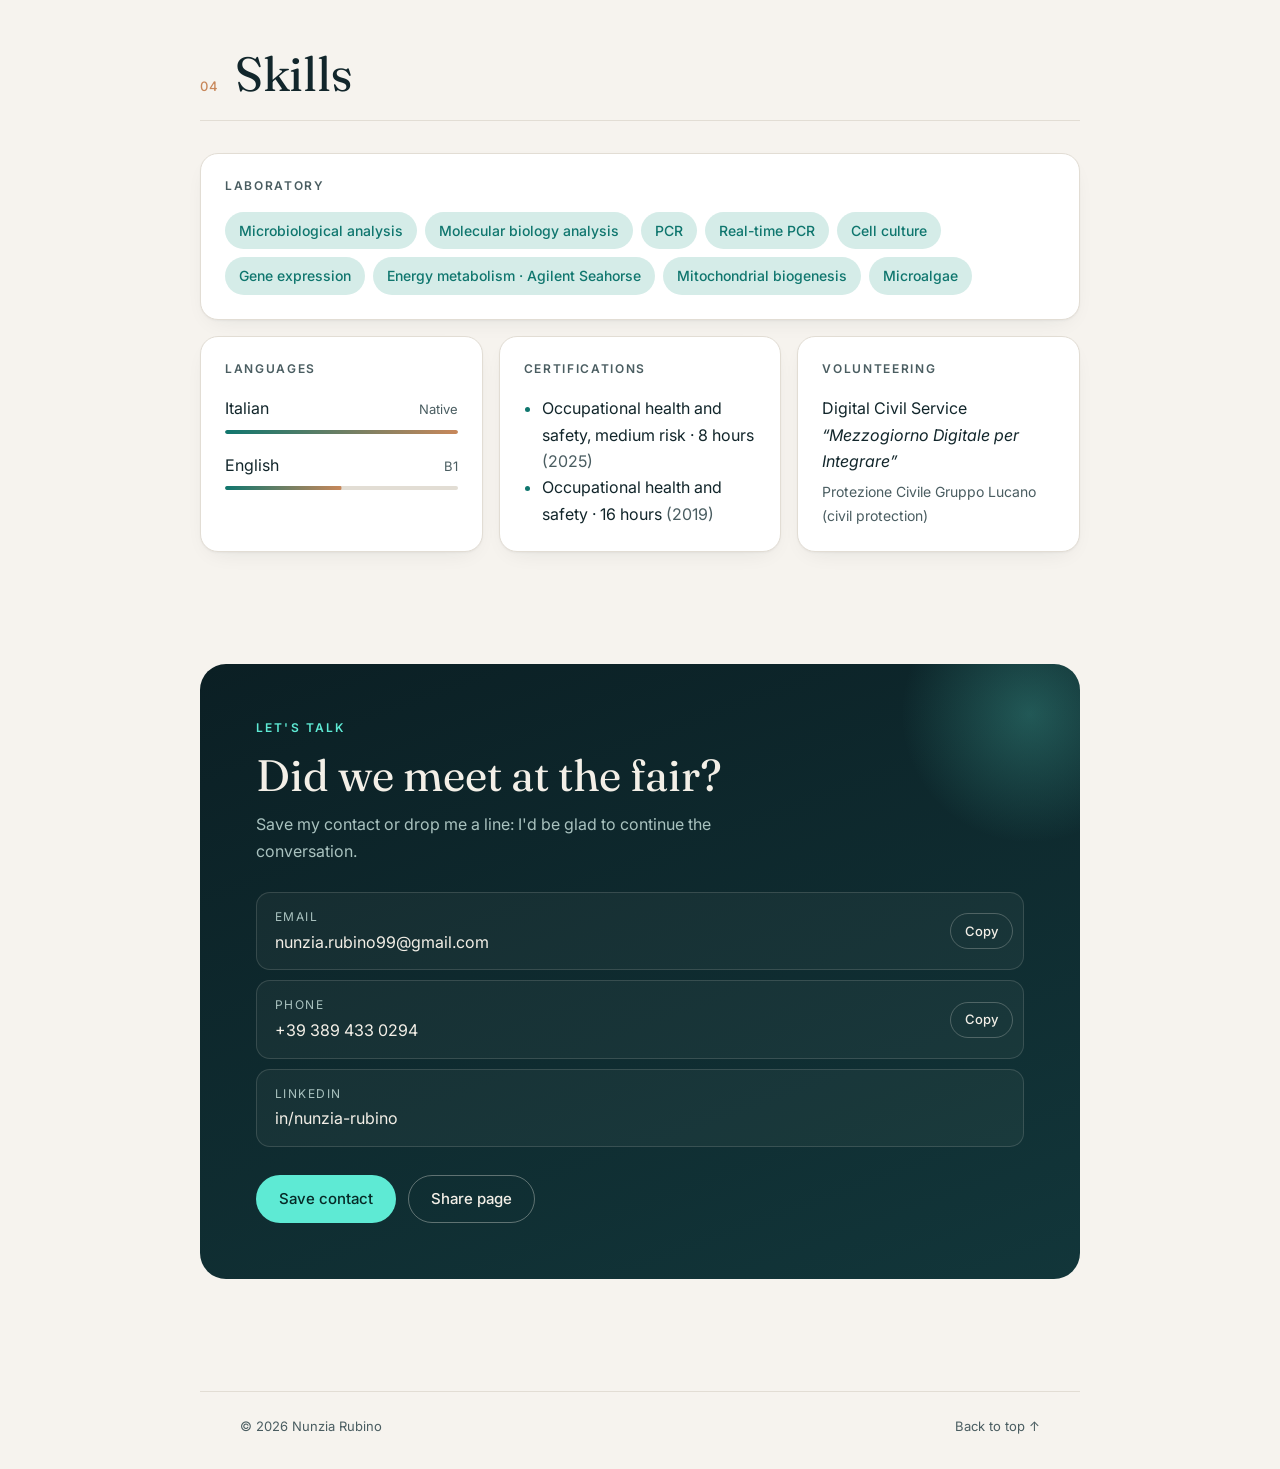
==== commit 19620bcc: "Aggiunge analisi di biologia molecolare alle competenze di laboratorio Co-Authored-By: Claude Opus 5" ====
--- a/en/index.html
+++ b/en/index.html
@@ -203,6 +203,7 @@
           <h3>Laboratory</h3>
           <ul class="chips">
             <li>Microbiological analysis</li>
+            <li>Molecular biology analysis</li>
             <li>PCR</li>
             <li>Real-time PCR</li>
             <li>Cell culture</li>
